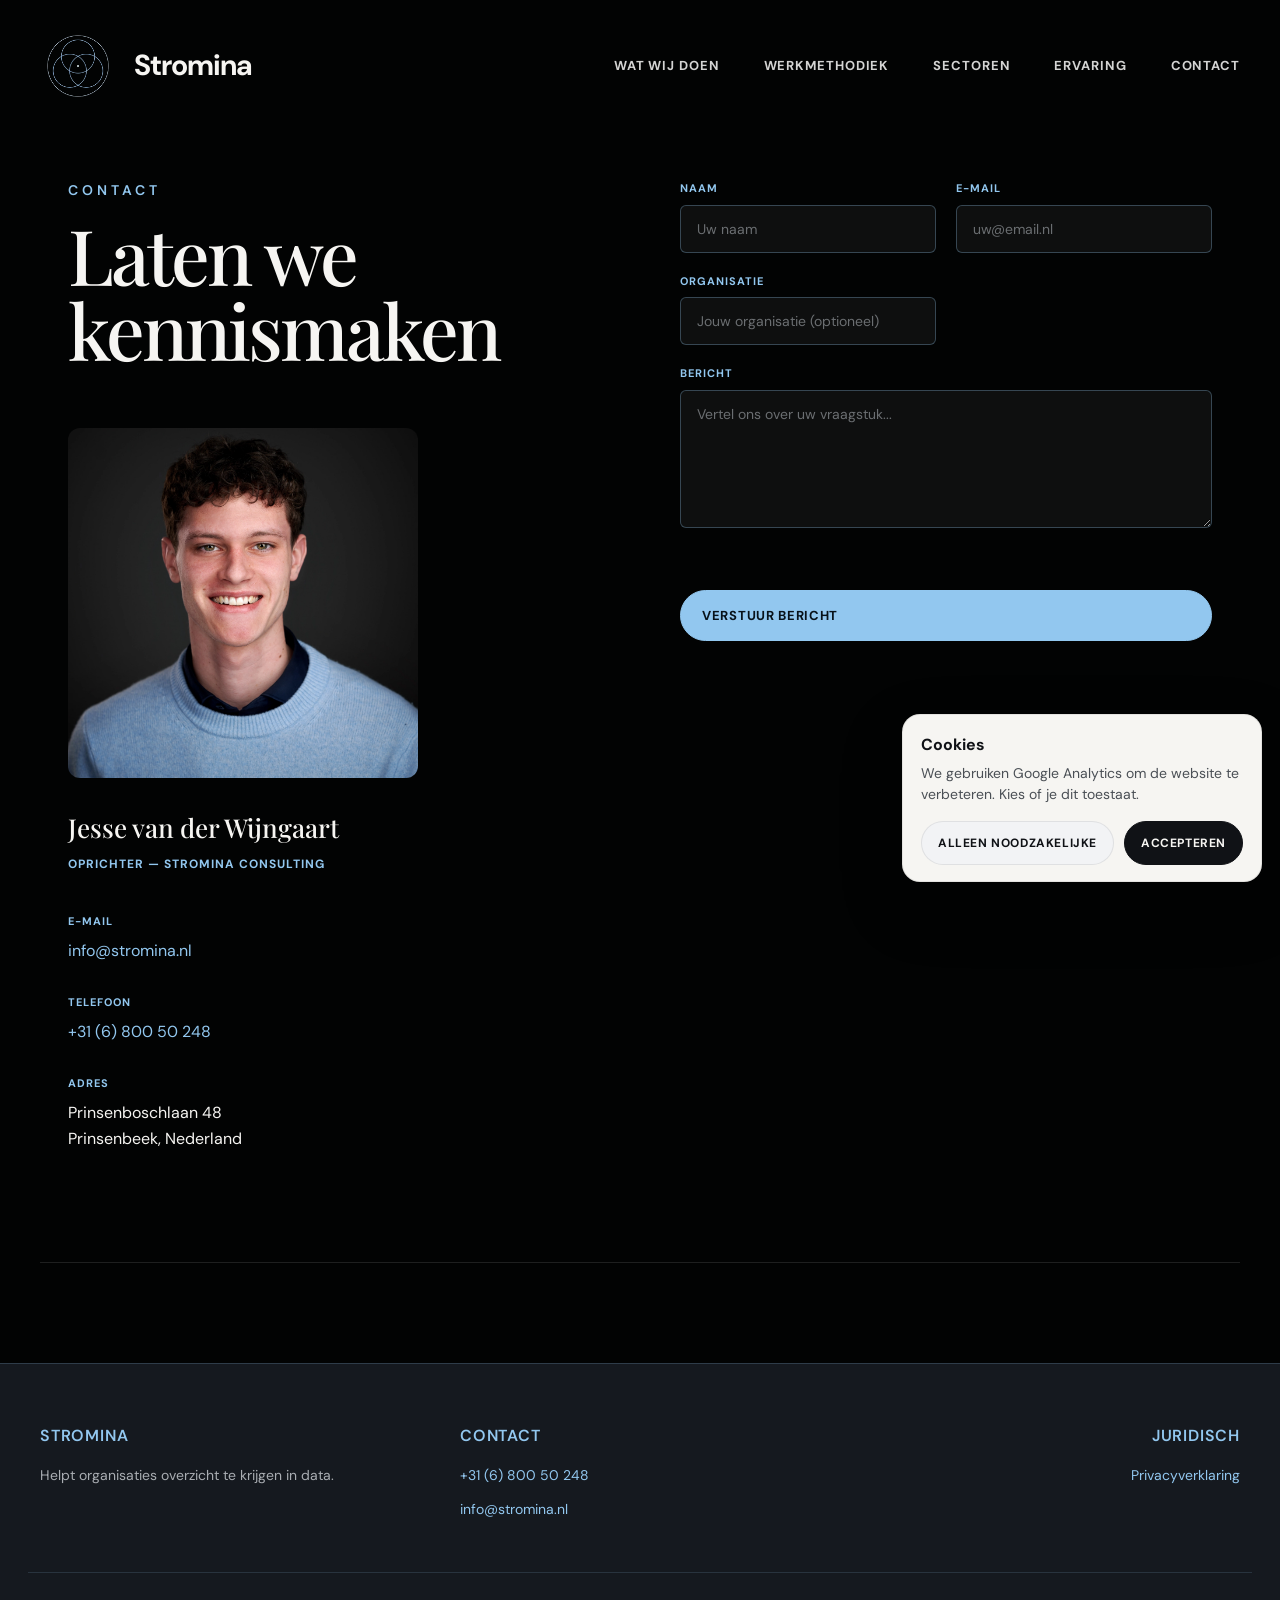
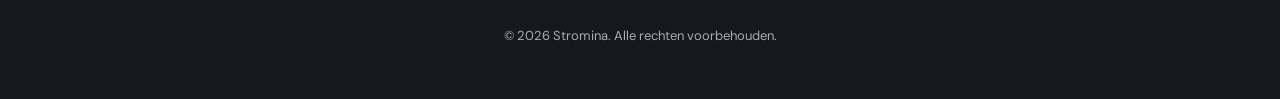
==== contact.html @ 8f01cfbf "Initial commit" ====
<!doctype html>
<html lang="nl">
<head>
  <meta charset="UTF-8">
  <meta name="viewport" content="width=device-width, initial-scale=1.0">
  <meta name="description" content="Neem contact op met Stromina en laten we kennismaken over jouw vraagstuk.">
  <title>Contact — Stromina</title>
  <link rel="icon" type="image/webp" href="Photo's/stromina_logo_transparent.webp">
  <link rel="preconnect" href="https://fonts.googleapis.com">
  <link rel="preconnect" href="https://fonts.gstatic.com" crossorigin>
  <link href="https://fonts.googleapis.com/css2?family=DM+Sans:wght@400;500;600;700&family=Playfair+Display:ital,wght@0,500;1,500&display=swap" rel="stylesheet">
  <link rel="stylesheet" href="style.css">
</head>
<body>
  <header class="site-header">
    <a class="brand" href="index.html" aria-label="Stromina home">
      <img src="Photo's/stromina_logo_transparent.webp" alt="" class="brand-mark">
      <span>Stromina</span>
    </a>
    <button class="menu-button" type="button" aria-expanded="false" aria-controls="main-nav" aria-label="Menu openen"><span></span><span></span></button>
    <nav id="main-nav" class="main-nav" aria-label="Hoofdnavigatie">
      <a href="index.html#diensten">Wat wij doen</a>
      <a href="werkmethodiek.html">Werkmethodiek</a>
      <a href="sectoren.html">Sectoren</a>
      <a href="ervaring.html">Ervaring</a>
      <a href="contact.html">Contact</a>
    </nav>
  </header>

  <main>
    <div class="content-shell">
      <section id="contact-form" class="section contact-form reveal">
        <div class="contact-form-content">
          <div class="contact-form-left">
            <p class="eyebrow">Contact</p>
            <h2>Laten we kennismaken</h2>
            <div class="contact-person">
              <img src="Photo's/Profile photo.webp" alt="Jesse van der Wijngaart" class="profile-photo">
              <h3>Jesse van der Wijngaart</h3>
              <p class="role">OPRICHTER — STROMINA CONSULTING</p>
            </div>
            <div class="contact-info">
              <div class="info-block">
                <p class="label">E-MAIL</p>
                <p><a href="mailto:info@stromina.nl">info@stromina.nl</a></p>
              </div>
              <div class="info-block">
                <p class="label">TELEFOON</p>
                <p><a href="tel:+31680050248">+31 (6) 800 50 248</a></p>
              </div>
              <div class="info-block">
                <p class="label">ADRES</p>
                <p>Prinsenboschlaan 48<br>Prinsenbeek, Nederland</p>
              </div>
            </div>
          </div>

          <div class="contact-form-right">
            <form id="contactForm" class="form-group">
              <div class="form-row">
                <div class="form-field">
                  <label for="naam">NAAM</label>
                  <input type="text" id="naam" name="naam" placeholder="Uw naam" required>
                </div>
                <div class="form-field">
                  <label for="email">E-MAIL</label>
                  <input type="email" id="email" name="email" placeholder="uw@email.nl" required>
                </div>
              </div>
              <div class="form-row">
                <div class="form-field">
                  <label for="organisatie">ORGANISATIE</label>
                  <input type="text" id="organisatie" name="organisatie" placeholder="Jouw organisatie (optioneel)">
                </div>
              </div>
              <div class="form-row">
                <div class="form-field full-width">
                  <label for="bericht">BERICHT</label>
                  <textarea id="bericht" name="bericht" placeholder="Vertel ons over uw vraagstuk..." rows="6" required></textarea>
                </div>
              </div>
              <button type="submit" class="button button-blue">Verstuur bericht</button>
              <div id="successMessage" class="success-message" style="display:none;">
                <p>Bedankt! Uw bericht is verstuurd. We nemen snel contact met u op.</p>
              </div>
              <div id="errorMessage" class="error-message" style="display:none;">
                <p>Verzenden is niet gelukt. Probeer het opnieuw of mail direct naar <a href="mailto:info@stromina.nl">info@stromina.nl</a>.</p>
              </div>
            </form>
          </div>
        </div>
      </section>
    </div>
  </main>
  <footer class="site-footer">
    <div class="footer-content">
      <div class="footer-section">
        <h4>Stromina</h4>
        <p>Helpt organisaties overzicht te krijgen in data.</p>
      </div>
      <div class="footer-section">
        <h4>Contact</h4>
        <p><a href="tel:+31680050248">+31 (6) 800 50 248</a></p>
        <p><a href="mailto:info@stromina.nl">info@stromina.nl</a></p>
      </div>
      <div class="footer-section">
        <h4>Juridisch</h4>
        <p><a href="privacyverklaring.html">Privacyverklaring</a></p>
      </div>
    </div>
    <div class="footer-bottom">
      <p>&copy; <span id="year">2024</span> Stromina. Alle rechten voorbehouden.</p>
    </div>
  </footer>
  <script src="script.js"></script>
</body>
</html>
---- style.css ----
:root{--black:#020303;--panel:#15191f;--white:#f6f5f2;--muted:#a9adb2;--blue:#92c7ef;--line:rgba(146,199,239,.85);--sans:"DM Sans",Arial,sans-serif;--serif:"Playfair Display",Georgia,serif}
*{box-sizing:border-box}html{scroll-behavior:smooth}body{margin:0;background:var(--black);color:var(--white);font-family:var(--sans);font-size:16px;line-height:1.5}a{color:inherit;text-decoration:none}img{max-width:100%;display:block}button{font:inherit}.site-header{position:absolute;z-index:20;top:0;left:50%;width:min(100% - 64px,1200px);height:132px;transform:translateX(-50%);display:flex;align-items:center;justify-content:space-between}.brand{display:flex;align-items:center;gap:18px;font-size:29px;font-weight:700;letter-spacing:-1px}.brand-mark{width:76px;height:76px;object-fit:cover;border-radius:50%;mix-blend-mode:screen}.main-nav{display:flex;gap:44px}.main-nav a{font-size:13px;font-weight:700;text-transform:uppercase;letter-spacing:.9px;color:#d4d4d3;transition:color .2s}.main-nav a:hover{color:var(--blue)}.menu-button{display:none;background:none;border:0;color:white;padding:10px}.menu-button span{display:block;width:28px;height:1px;background:currentColor;margin:7px}.hero{position:relative;min-height:130svh;display:grid;place-items:center;text-align:center;background-image:linear-gradient(rgba(2,3,3,.12),rgba(2,3,3,.18)),url("Photo's/mark-mc-neill-Fk_rxbUaujs-unsplash.webp");background-size:cover;background-position:center}.hero-content{padding:140px 24px 30px}.eyebrow{margin:0 0 16px;color:var(--blue);font-size:14px;font-weight:600;text-transform:uppercase;letter-spacing:4px}.hero h1,.section h2{margin:0;font-family:var(--serif);font-weight:500;line-height:.98;letter-spacing:-3px}.hero h1{font-size:clamp(62px,7.2vw,108px)}.hero h1 em,.section h2 em{color:var(--blue);font-weight:500}.button{display:inline-flex;align-items:center;gap:38px;margin-top:42px;padding:15px 21px;border:1px solid;border-radius:999px;font-size:13px;font-weight:700;text-transform:uppercase;letter-spacing:.7px;transition:.25s}.button span{font-size:18px}.button-light{background:var(--white);border-color:var(--white);color:#101216}.button:hover{transform:translateY(-2px);box-shadow:0 8px 24px rgba(0,0,0,.2)}.scroll-cue{position:absolute;bottom:35px;right:calc((100% - min(100% - 64px,1200px))/2);font-size:11px;text-transform:uppercase;letter-spacing:2px}.scroll-cue span{margin-left:10px;color:var(--blue)}.content-shell{background:var(--black);padding:100px max(32px,calc((100% - 1200px)/2))}.section{padding:110px 0;border-bottom:1px solid rgba(255,255,255,.11)}.section-intro{max-width:640px}.section h2{font-size:clamp(48px,6vw,84px)}.section-intro>p:last-child{max-width:560px;color:var(--muted);font-size:18px}.services{border:1.5px solid var(--line);border-radius:36px;padding:70px 54px;margin-bottom:110px}.service-grid{display:grid;grid-template-columns:repeat(2,1fr);gap:18px;margin-top:58px}.service-grid article{min-height:250px;border:1.5px solid var(--line);border-radius:24px;padding:29px;transition:.25s}.service-grid article:hover{background:#1a2027;transform:translateY(-3px)}.service-grid span,.steps>article>span{color:var(--blue);font-size:13px;letter-spacing:2px}.service-grid h3,.steps h3{font-size:20px;line-height:1.15;margin:36px 0 12px}.service-grid p,.steps p{color:#b9bdc1;margin:0;max-width:440px}.split-section{display:grid;grid-template-columns:1fr 1fr;gap:80px}.steps article{display:grid;grid-template-columns:52px 1fr;padding:23px 0;border-top:1px solid rgba(255,255,255,.19)}.steps article:last-child{border-bottom:1px solid rgba(255,255,255,.19)}.steps h3{margin:0 0 8px}.experience{display:grid;grid-template-columns:1.2fr 1fr;gap:70px;align-items:end}.stats{display:grid;grid-template-columns:repeat(3,1fr);gap:20px}.stats div{padding-top:20px;border-top:1px solid var(--line)}.stats strong{display:block;color:var(--blue);font-family:var(--serif);font-size:46px;font-weight:500}.stats span{color:var(--muted);font-size:13px}.about-grid{display:grid;grid-template-columns:1.25fr .75fr;gap:80px}.about-grid p{color:#c6c8ca;font-size:18px}.testimonial{display:flex;justify-content:flex-end;min-height:550px;align-items:center}.quote-card{width:min(100%,620px);background:#FFFFFF;color:#24282c;border:2px solid var(--blue);border-radius:30px;padding:38px}.client-logo{width:190px;margin-bottom:27px}.quote-card blockquote{margin:0;font-size:14px;line-height:1.7}.quote-card>p{margin:24px 0 0}.quote-card strong,.quote-card span{display:block}.quote-card span{color:#149dc2;font-size:13px}.contact{text-align:center;border:0;padding:150px 0}.contact-content{max-width:900px;margin:0 auto;padding:0 28px}.contact-subtitle{margin:24px 0 40px;font-size:16px;color:var(--muted);line-height:1.8;max-width:700px;margin-left:auto;margin-right:auto}.contact-footer{margin-top:40px;font-size:14px;color:var(--muted)}.contact-footer a{color:var(--blue);text-decoration:none;font-weight:600;transition:color .2s}.contact-footer a:hover{color:var(--white)}.button-blue{background:var(--blue);border-color:var(--blue);color:#08121a}.reveal{opacity:0;transform:translateY(22px);transition:opacity .7s ease,transform .7s ease}.reveal.visible{opacity:1;transform:none}
*{box-sizing:border-box}html{scroll-behavior:smooth}body{margin:0;background:var(--black);color:var(--white);font-family:var(--sans);font-size:16px;line-height:1.5}a{color:inherit;text-decoration:none}.section-link-card{display:block;cursor:pointer}.section-link-card:focus-visible{outline:2px solid var(--blue);outline-offset:8px;border-radius:24px}img{max-width:100%;display:block}button{font:inherit}.site-header{position:absolute;z-index:20;top:0;left:50%;width:min(100% - 64px,1200px);height:132px;transform:translateX(-50%);display:flex;align-items:center;justify-content:space-between}.brand{display:flex;align-items:center;gap:18px;font-size:29px;font-weight:700;letter-spacing:-1px}.brand-mark{width:76px;height:76px;object-fit:cover;border-radius:50%;mix-blend-mode:screen}.main-nav{display:flex;gap:44px}.main-nav a{font-size:13px;font-weight:700;text-transform:uppercase;letter-spacing:.9px;color:#d4d4d3;transition:color .2s}.main-nav a:hover{color:var(--blue)}.menu-button{display:none;background:none;border:0;color:white;padding:10px}.menu-button span{display:block;width:28px;height:1px;background:currentColor;margin:7px}.hero{position:relative;min-height:130svh;display:grid;place-items:center;text-align:center;background-image:linear-gradient(rgba(2,3,3,.12),rgba(2,3,3,.18)),url("Photo's/mark-mc-neill-Fk_rxbUaujs-unsplash.webp");background-size:cover;background-position:center}.hero-content{padding:140px 24px 30px}.eyebrow{margin:0 0 16px;color:var(--blue);font-size:14px;font-weight:600;text-transform:uppercase;letter-spacing:4px}.hero h1,.section h2{margin:0;font-family:var(--serif);font-weight:500;line-height:.98;letter-spacing:-3px}.hero h1{font-size:clamp(62px,7.2vw,108px)}.hero h1 em,.section h2 em{color:var(--blue);font-weight:500}.button{display:inline-flex;align-items:center;gap:38px;margin-top:42px;padding:15px 21px;border:1px solid;border-radius:999px;font-size:13px;font-weight:700;text-transform:uppercase;letter-spacing:.7px;transition:.25s}.button span{font-size:18px}.button-light{background:var(--white);border-color:var(--white);color:#101216}.button:hover{transform:translateY(-2px);box-shadow:0 8px 24px rgba(0,0,0,.2)}.scroll-cue{position:absolute;bottom:35px;right:calc((100% - min(100% - 64px,1200px))/2);font-size:11px;text-transform:uppercase;letter-spacing:2px}.scroll-cue span{margin-left:10px;color:var(--blue)}.content-shell{background:var(--black);padding:100px max(32px,calc((100% - 1200px)/2))}.section{padding:110px 0;border-bottom:1px solid rgba(255,255,255,.11)}.section-intro{max-width:640px}.section h2{font-size:clamp(48px,6vw,84px)}.section-intro>p:last-child{max-width:560px;color:var(--muted);font-size:18px}.services{border:1.5px solid var(--line);border-radius:36px;padding:70px 54px;margin-bottom:110px}.service-grid{display:grid;grid-template-columns:repeat(2,1fr);gap:18px;margin-top:58px}.service-grid article{min-height:250px;border:1.5px solid var(--line);border-radius:24px;padding:29px;transition:.25s}.service-grid article:hover{background:#1a2027;transform:translateY(-3px)}.service-grid span,.steps>article>span{color:var(--blue);font-size:13px;letter-spacing:2px}.service-grid h3,.steps h3{font-size:20px;line-height:1.15;margin:36px 0 12px}.service-grid p,.steps p{color:#b9bdc1;margin:0;max-width:440px}.split-section{display:grid;grid-template-columns:1fr 1fr;gap:80px}.steps article{display:grid;grid-template-columns:52px 1fr;padding:23px 0;border-top:1px solid rgba(255,255,255,.19)}.steps article:last-child{border-bottom:1px solid rgba(255,255,255,.19)}.steps h3{margin:0 0 8px}.experience{display:grid;grid-template-columns:1.2fr 1fr;gap:70px;align-items:end}.stats{display:grid;grid-template-columns:repeat(3,1fr);gap:20px}.stats div{padding-top:20px;border-top:1px solid var(--line)}.stats strong{display:block;color:var(--blue);font-family:var(--serif);font-size:46px;font-weight:500}.stats span{color:var(--muted);font-size:13px}.about-grid{display:grid;grid-template-columns:1.25fr .75fr;gap:80px}.about-grid p{color:#c6c8ca;font-size:18px}.testimonial{display:flex;justify-content:flex-end;min-height:550px;align-items:center}.quote-card{width:min(100%,620px);background:#FFFFFF;color:#24282c;border:2px solid var(--blue);border-radius:30px;padding:38px}.client-logo{width:190px;margin-bottom:27px}.quote-card blockquote{margin:0;font-size:14px;line-height:1.7}.quote-card>p{margin:24px 0 0}.quote-card strong,.quote-card span{display:block}.quote-card span{color:#149dc2;font-size:13px}.contact{text-align:center;border:0;padding:150px 0}.contact-content{max-width:900px;margin:0 auto;padding:0 28px}.contact-subtitle{margin:24px 0 40px;font-size:16px;color:var(--muted);line-height:1.8;max-width:700px;margin-left:auto;margin-right:auto}.contact-footer{margin-top:40px;font-size:14px;color:var(--muted)}.contact-footer a{color:var(--blue);text-decoration:none;font-weight:600;transition:color .2s}.contact-footer a:hover{color:var(--white)}.button-blue{background:var(--blue);border-color:var(--blue);color:#08121a}.reveal{opacity:0;transform:translateY(22px);transition:opacity .7s ease,transform .7s ease}.reveal.visible{opacity:1;transform:none}
@media(max-width:900px){.site-header{height:100px;width:calc(100% - 36px)}.brand{font-size:23px;gap:12px}.brand-mark{width:56px;height:56px}.menu-button{display:block;z-index:3}.main-nav{position:fixed;top:14px;right:0;width:min(340px,calc(100vw - 36px));padding:90px 28px 30px;flex-direction:column;gap:0;background:#11161c;border:1px solid var(--line);border-radius:22px;opacity:0;visibility:hidden;transform:translateY(-10px);transition:.2s}.main-nav.open{opacity:1;visibility:visible;transform:none}.main-nav a{padding:15px 0;border-top:1px solid rgba(255,255,255,.13)}.hero{min-height:850px;background-position:52% center}.hero h1{font-size:clamp(53px,15vw,78px)}.scroll-cue{display:none}.content-shell{padding:70px 18px}.section{padding:80px 0}.services{padding:46px 20px;border-radius:27px;margin-bottom:20px}.service-grid,.split-section,.experience,.about-grid{grid-template-columns:1fr}.service-grid{margin-top:38px}.split-section,.experience,.about-grid{gap:48px}.stats{grid-template-columns:1fr}.testimonial{min-height:auto}.contact{padding:120px 10px}}
@media(max-width:560px){.hero{min-height:760px}.hero h1{letter-spacing:-2px}.eyebrow{font-size:11px;letter-spacing:2.5px}.service-grid{grid-template-columns:1fr}.service-grid article{min-height:auto}.section h2{font-size:48px;letter-spacing:-2px}.quote-card{padding:28px 22px;border-radius:22px}.button{gap:24px}}
@media(prefers-reduced-motion:reduce){html{scroll-behavior:auto}.reveal{opacity:1;transform:none;transition:none}}

.hero{background-image:linear-gradient(rgba(2,3,3,.12),rgba(2,3,3,.18)),url("Photo's/mark-mc-neill-Fk_rxbUaujs-unsplash.webp")}
.testimonial{background:var(--black)}
.quote-card{max-width:860px;padding:38px;border-radius:30px;backdrop-filter:blur(8px);box-shadow:0 24px 60px rgba(0,0,0,.28);background:var(#FFFFFF)}.testimonial-author{display:flex;align-items:center;justify-content:space-between;gap:24px;margin-top:24px}.testimonial-author p{margin:0}.author-badge{width:120px;height:auto;flex-shrink:0}.testimonial-container{display:grid;grid-template-columns:1fr 1fr;gap:60px;max-width:1400px;margin:0 auto;padding:0 28px;align-items:center}.dashboard-image{width:100%;border-radius:16px;overflow:hidden}.dashboard-screenshot{width:100%;height:auto;display:block;box-shadow:0 24px 60px rgba(0,0,0,.3)}

@media(max-width:900px){.testimonial-container{grid-template-columns:1fr;gap:40px}.dashboard-screenshot{max-width:500px}.testimonial-author{flex-direction:column;justify-content:flex-start;align-items:flex-start}.author-badge{width:100px}}

@media(max-width:560px){.testimonial-container{padding:0 20px;gap:30px}.quote-card{padding:24px;border-radius:20px}.dashboard-screenshot{max-width:100%}}
.roadmap{background:var(--black);padding:100px 0}.roadmap-content{max-width:1200px;margin:0 auto;padding:0 28px}.roadmap-content .eyebrow{margin-bottom:16px}.roadmap-content h2{margin-bottom:60px}.roadmap-grid{display:grid;grid-template-columns:repeat(3,1fr);gap:40px 30px;position:relative}.roadmap-grid::before{content:'';position:absolute;top:50px;left:40px;right:40px;height:1px;background:linear-gradient(90deg,var(--blue) 0%,var(--blue) 48%,transparent 48%,transparent 52%,var(--blue) 52%,var(--blue) 100%);pointer-events:none}.roadmap-step{position:relative;padding-top:100px}.step-number{display:flex;align-items:center;justify-content:center;width:60px;height:60px;border-radius:50%;border:2px solid var(--blue);color:var(--blue);font-size:18px;font-weight:700;letter-spacing:1px;margin-bottom:20px;position:relative;z-index:2;background:var(--black)}.roadmap-step h3{margin:0 0 12px;font-size:20px;font-family:var(--serif);font-weight:500;color:var(--white);line-height:1.2}.roadmap-step p{margin:0;color:var(--muted);font-size:14px;line-height:1.6}

@media(max-width:900px){.roadmap-grid{grid-template-columns:repeat(2,1fr)}.roadmap-grid::before{display:none}.roadmap-step{padding-top:30px}}

@media(max-width:560px){.roadmap-grid{grid-template-columns:1fr}.roadmap-content{padding:0 20px}}

.roadmap-list{display:flex;flex-direction:column;gap:30px;max-width:1000px;margin:0 auto;padding:0 28px}.roadmap-step-card{display:flex;gap:40px;align-items:flex-start;padding:30px;background:rgba(21,25,31,.4);border:1px solid rgba(146,199,239,.2);border-radius:12px;transition:all .2s}.roadmap-step-card:hover{background:rgba(21,25,31,.6);border-color:var(--blue)}.step-header{flex:1}.step-number-large{display:inline-flex;align-items:center;justify-content:center;width:70px;height:70px;border-radius:50%;border:2px solid var(--blue);color:var(--blue);font-size:24px;font-weight:700;letter-spacing:1px;background:var(--black);margin-bottom:20px;flex-shrink:0}.step-header h3{margin:0 0 12px;font-size:24px;font-family:var(--serif);font-weight:500;color:var(--white);line-height:1.2}.roadmap-step-card p{margin:0;color:var(--muted);font-size:15px;line-height:1.7}

@media(max-width:900px){.roadmap-list{gap:25px}.roadmap-step-card{flex-direction:column;padding:25px}.step-number-large{width:60px;height:60px;font-size:20px}.step-header h3{font-size:22px}}

@media(max-width:560px){.roadmap-list{gap:20px;padding:0 20px}.roadmap-step-card{padding:20px}.step-number-large{width:55px;height:55px}.step-header h3{font-size:20px}.roadmap-step-card p{font-size:14px}}

.contact-form{background:var(--black);padding:80px 0}.contact-form-content{display:grid;grid-template-columns:1fr 1fr;gap:80px;max-width:1200px;margin:0 auto;padding:0 28px;align-items:start}.contact-form-left .eyebrow{margin-bottom:16px}.contact-form-left h2{margin-bottom:60px}.profile-photo{width:100%;max-width:350px;border-radius:12px;margin-bottom:30px;object-fit:cover}.contact-person h3{margin:0 0 8px;font-size:26px;font-family:var(--serif);font-weight:500;color:var(--white)}.contact-person .role{margin:0;color:var(--blue);font-size:12px;font-weight:700;text-transform:uppercase;letter-spacing:1px}.contact-info{margin-top:40px}.info-block{margin-bottom:30px}.info-block .label{margin:0 0 8px;color:var(--blue);font-size:11px;font-weight:700;text-transform:uppercase;letter-spacing:1px}.info-block p{margin:0;color:var(--white);line-height:1.6}.info-block a{color:var(--blue);text-decoration:none;transition:color .2s}.info-block a:hover{color:var(--white)}.form-group{display:flex;flex-direction:column;gap:20px}.form-row{display:grid;grid-template-columns:1fr 1fr;gap:20px}.form-row.full-width{grid-template-columns:1fr}.form-field{display:flex;flex-direction:column}.form-field.full-width{grid-column:1/-1}.form-field label{margin-bottom:8px;color:var(--blue);font-size:11px;font-weight:700;text-transform:uppercase;letter-spacing:1px}.form-field input,.form-field textarea{padding:14px 16px;background:rgba(255,255,255,.05);border:1px solid rgba(146,199,239,.3);border-radius:6px;color:var(--white);font-family:inherit;font-size:14px;transition:border-color .2s}.form-field input::placeholder,.form-field textarea::placeholder{color:rgba(169,173,178,.6)}.form-field input:focus,.form-field textarea:focus{outline:none;border-color:var(--blue)}.form-field textarea{resize:vertical}.success-message{padding:40px 20px;text-align:center;display:flex;flex-direction:column;gap:16px;align-items:center}.success-message p{margin:0;font-size:18px;color:var(--white);line-height:1.4}.success-message p::before{content:'✓';display:block;font-size:48px;color:var(--blue);margin-bottom:8px}

@media(max-width:900px){.contact-form-content{grid-template-columns:1fr;gap:50px}.contact-form-left{padding-bottom:30px;border-bottom:1px solid rgba(255,255,255,.1)}.profile-photo{max-width:300px}.form-row{grid-template-columns:1fr}}

@media(max-width:560px){.contact-form-content{padding:0 20px}.profile-photo{max-width:100%}.form-row{grid-template-columns:1fr}.contact-form-left h2{font-size:32px}}

/* Contact form feedback visibility and contrast */
.success-message,.error-message{margin-top:12px;padding:14px 16px;border-radius:10px;border:1px solid;line-height:1.5}
.success-message{background:rgba(43,145,95,.18);border-color:rgba(113,255,184,.55);color:#eafff5}
.error-message{background:rgba(190,58,58,.2);border-color:rgba(255,142,142,.6);color:#ffe8e8}
.success-message p,.error-message p{margin:0;font-size:15px}
.error-message a{color:#ffd6d6;text-decoration:underline}

/* Cookie banner */
.cookie-banner{position:fixed;right:18px;bottom:18px;z-index:50;width:min(360px,calc(100vw - 36px));background:var(--white);border:1px solid rgba(0,0,0,.08);border-radius:18px;box-shadow:0 24px 60px rgba(0,0,0,.25);padding:18px 18px 16px;color:#101216;backdrop-filter:blur(10px)}
.cookie-banner__content{display:flex;flex-direction:column;gap:16px}
.cookie-banner strong{display:block;font-size:16px;margin-bottom:6px;color:#101216}
.cookie-banner p{margin:0;color:#4a4f55;font-size:14px;line-height:1.5;max-width:none}
.cookie-banner__actions{display:flex;gap:10px;flex-wrap:wrap}
.cookie-banner .button{margin-top:0;cursor:pointer;padding:12px 16px;font-size:12px;letter-spacing:.6px}
.cookie-banner .button-light{background:#f2f3f5;color:#101216;border-color:rgba(0,0,0,.08)}
.cookie-banner .button-blue{background:#101216;border-color:#101216;color:var(--white)}

@media(max-width:700px){.cookie-banner{right:12px;left:12px;bottom:12px;width:auto;padding:16px}.cookie-banner__actions{display:grid;grid-template-columns:1fr 1fr;width:100%}.cookie-banner .button{justify-content:center;width:100%}}

@keyframes slideIn{from{opacity:0;transform:translateY(-10px)}to{opacity:1;transform:translateY(0)}}

.wat-wij-doen{background:var(--black);padding:100px 0}.wij-doen-items{display:flex;flex-direction:column;gap:40px;max-width:1200px;margin:0 auto}.wij-doen-item{padding:40px;text-align:left;border-left:3px solid var(--blue);width:50%}.wij-doen-item h3{margin:0;font-size:28px;color:var(--white);font-family:var(--serif);font-weight:500;line-height:1.2}.wij-doen-item:nth-child(even){margin-left:auto;margin-right:0;text-align:right;border-left:none;border-right:3px solid var(--blue)}

.herkenning{background:var(--black);padding:80px 0}.herkenning-content{max-width:1200px;margin:0 auto;padding:60px 40px;background:linear-gradient(135deg,rgba(146,199,239,.08) 0%,rgba(146,199,239,.03) 100%);border:2px solid var(--blue);border-radius:20px;position:relative;overflow:hidden}.herkenning-content::before{content:'';position:absolute;top:-50%;right:-50%;width:600px;height:600px;background:radial-gradient(circle,rgba(146,199,239,.1) 0%,transparent 70%);border-radius:50%;pointer-events:none}.herkenning-content p:first-child{position:relative;z-index:1}.herkenning-content h2{position:relative;z-index:1;color:var(--white);font-size:clamp(38px,5vw,56px)}.herkenning-content p:last-child{position:relative;z-index:1;color:var(--muted);font-size:16px;line-height:1.8;margin-top:20px;max-width:800px}

@media(max-width:900px){.herkenning-content{padding:40px 30px;border-radius:16px}.herkenning-content::before{width:400px;height:400px}}

@media(max-width:560px){.herkenning{padding:60px 0}.herkenning-content{padding:30px 20px;border-radius:12px}.herkenning-content h2{font-size:32px}}

@media(max-width:900px){.wij-doen-item,.wij-doen-item:nth-child(even){width:100%;text-align:left;border-left:3px solid var(--blue);border-right:none;margin-left:0;margin-right:0}.wij-doen-item{padding:30px 20px}}

.site-footer{background:var(--panel);border-top:1px solid rgba(146,199,239,.2);padding:60px 28px 40px}.footer-content{display:grid;grid-template-columns:repeat(3,1fr);gap:60px;max-width:1200px;margin:0 auto 40px}.footer-section:last-child{text-align:right}.footer-section h4{margin:0 0 16px;font-size:16px;font-weight:600;text-transform:uppercase;letter-spacing:.8px;color:var(--blue)}.footer-section p{margin:0 0 12px;font-size:14px;color:var(--muted);line-height:1.6}.footer-section a{color:var(--blue);text-decoration:none;transition:color .2s}.footer-section a:hover{color:var(--white)}.footer-bottom{text-align:center;padding-top:40px;border-top:1px solid rgba(146,199,239,.15);font-size:13px;color:var(--muted)}

@media(max-width:900px){.footer-content{grid-template-columns:1fr;gap:40px;margin-bottom:30px}.site-footer{padding:50px 20px 30px}}

@media(max-width:560px){.footer-content{gap:30px;margin-bottom:20px}.site-footer{padding:40px 20px 25px}.footer-section h4{font-size:14px}.footer-section p{font-size:13px}}

.sectoren-hero{position:relative;min-height:60vh;display:grid;place-items:center;text-align:center;background:linear-gradient(135deg,rgba(146,199,239,.08) 0%,rgba(146,199,239,.03) 100%);border-bottom:2px solid var(--blue);padding:140px 28px 80px}.sectoren-hero-content{max-width:900px}.sectoren-hero h1{font-size:clamp(48px,6vw,72px);margin:0 0 20px}.sectoren-subtitle{font-size:16px;color:var(--muted);line-height:1.6;max-width:700px;margin:0 auto}

.sectoren-grid-section{background:var(--black);padding:100px 0}.sectoren-container{max-width:1200px;margin:0 auto;padding:0 28px}.sectors-grid{display:grid;grid-template-columns:repeat(3,1fr);gap:40px}.sector-card{background:rgba(21,25,31,.5);border:1px solid rgba(146,199,239,.2);border-radius:12px;overflow:hidden;transition:all .3s;display:flex;flex-direction:column}.sector-card:hover{background:rgba(21,25,31,.8);border-color:var(--blue);transform:translateY(-4px)}.sector-image{width:100%;height:200px;overflow:hidden;background:rgba(146,199,239,.1)}.sector-image img{width:100%;height:100%;object-fit:cover}.sector-content{padding:32px;flex:1;display:flex;flex-direction:column}.sector-content h3{margin:0 0 16px;font-size:22px;font-family:var(--serif);font-weight:500;color:var(--white)}.sector-content p{margin:0;color:var(--muted);font-size:15px;line-height:1.7}

.sectors-cta{background:var(--black);padding:100px 28px}.sectors-cta-inner{text-align:center;max-width:800px;margin:0 auto}.sectors-cta h2{margin:0 0 20px;font-size:clamp(38px,5vw,52px)}.sectors-cta p{margin:0 0 30px;color:var(--muted);font-size:16px;line-height:1.6}

@media(max-width:900px){.sectoren-hero{min-height:50vh;padding:60px 20px}.sectoren-hero h1{font-size:clamp(42px,8vw,60px)}.sectoren-container{padding:0 20px}.sectors-grid{grid-template-columns:repeat(2,1fr);gap:30px}.sector-card{border-radius:10px}.sector-content{padding:26px}.sector-content h3{font-size:20px}.sector-content p{font-size:14px}.sectors-cta{padding:80px 20px}.sectors-cta h2{font-size:36px}}

@media(max-width:560px){.sectoren-hero{min-height:auto;padding:50px 20px}.sectoren-hero h1{font-size:36px;margin-bottom:16px}.sectoren-subtitle{font-size:14px}.sectors-grid{grid-template-columns:1fr;gap:24px}.sector-image{height:160px}.sector-content{padding:24px}.sector-content h3{font-size:20px;margin-bottom:12px}.sector-content p{font-size:14px;line-height:1.6}.sectors-cta{padding:60px 20px}.sectors-cta h2{font-size:32px}.sectors-cta p{font-size:14px}}
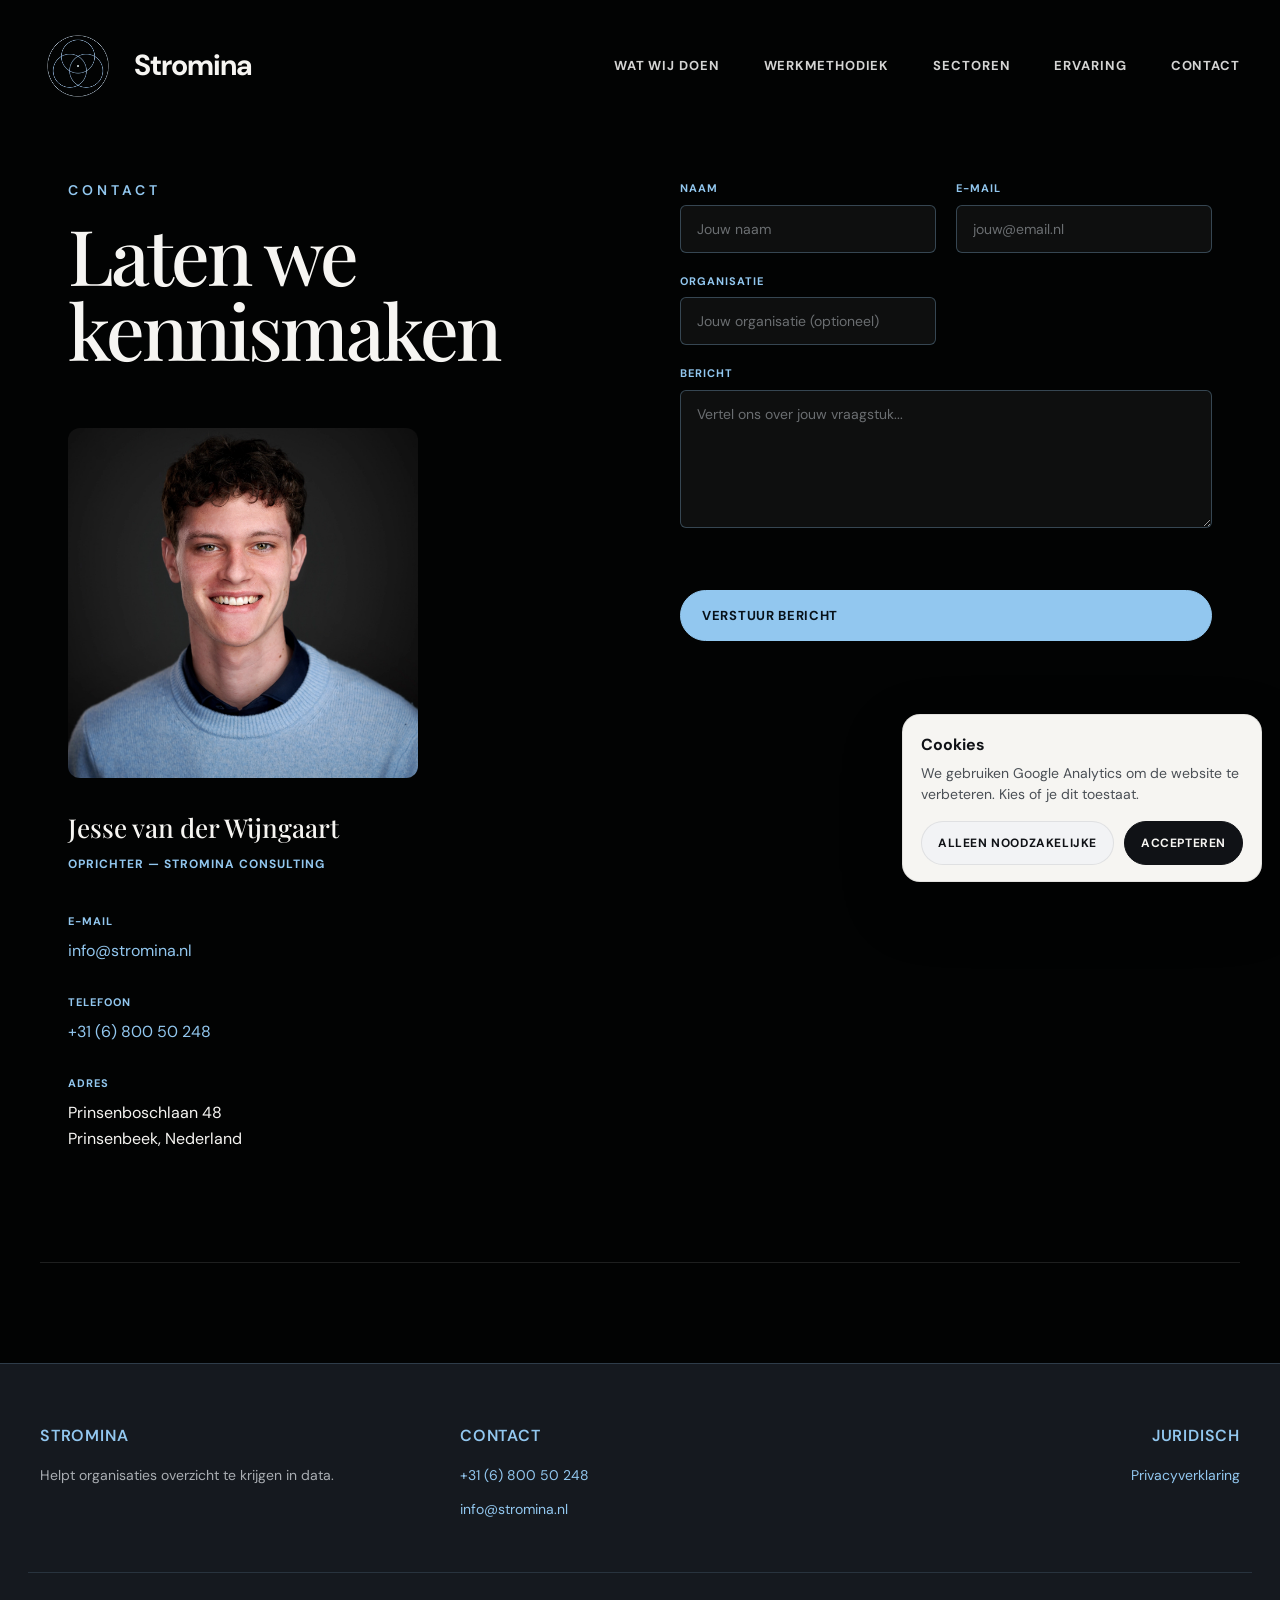
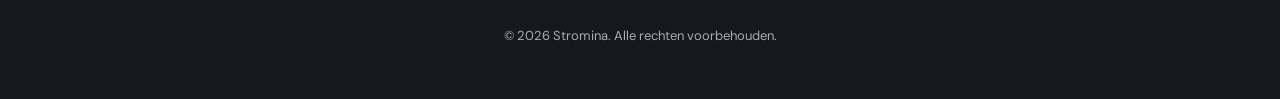
==== commit a774743b: "hero improvement" ====
--- a/contact.html
+++ b/contact.html
@@ -13,17 +13,17 @@
 </head>
 <body>
   <header class="site-header">
-    <a class="brand" href="index.html" aria-label="Stromina home">
+    <a class="brand" href="/" aria-label="Stromina home">
       <img src="Photo's/stromina_logo_transparent.webp" alt="" class="brand-mark">
       <span>Stromina</span>
     </a>
     <button class="menu-button" type="button" aria-expanded="false" aria-controls="main-nav" aria-label="Menu openen"><span></span><span></span></button>
     <nav id="main-nav" class="main-nav" aria-label="Hoofdnavigatie">
-      <a href="index.html#diensten">Wat wij doen</a>
-      <a href="werkmethodiek.html">Werkmethodiek</a>
-      <a href="sectoren.html">Sectoren</a>
-      <a href="ervaring.html">Ervaring</a>
-      <a href="contact.html">Contact</a>
+      <a href="/wat-wij-doen">Wat wij doen</a>
+      <a href="/werkmethodiek">Werkmethodiek</a>
+      <a href="/sectoren">Sectoren</a>
+      <a href="/ervaring">Ervaring</a>
+      <a href="/contact">Contact</a>
     </nav>
   </header>
 
@@ -60,11 +60,11 @@
               <div class="form-row">
                 <div class="form-field">
                   <label for="naam">NAAM</label>
-                  <input type="text" id="naam" name="naam" placeholder="Uw naam" required>
+                  <input type="text" id="naam" name="naam" placeholder="Jouw naam" required>
                 </div>
                 <div class="form-field">
                   <label for="email">E-MAIL</label>
-                  <input type="email" id="email" name="email" placeholder="uw@email.nl" required>
+                  <input type="email" id="email" name="email" placeholder="jouw@email.nl" required>
                 </div>
               </div>
               <div class="form-row">
@@ -76,12 +76,12 @@
               <div class="form-row">
                 <div class="form-field full-width">
                   <label for="bericht">BERICHT</label>
-                  <textarea id="bericht" name="bericht" placeholder="Vertel ons over uw vraagstuk..." rows="6" required></textarea>
+                  <textarea id="bericht" name="bericht" placeholder="Vertel ons over jouw vraagstuk..." rows="6" required></textarea>
                 </div>
               </div>
               <button type="submit" class="button button-blue">Verstuur bericht</button>
               <div id="successMessage" class="success-message" style="display:none;">
-                <p>Bedankt! Uw bericht is verstuurd. We nemen snel contact met u op.</p>
+                <p>Bedankt! Je bericht is verstuurd. We nemen snel contact met je op.</p>
               </div>
               <div id="errorMessage" class="error-message" style="display:none;">
                 <p>Verzenden is niet gelukt. Probeer het opnieuw of mail direct naar <a href="mailto:info@stromina.nl">info@stromina.nl</a>.</p>
@@ -105,7 +105,7 @@
       </div>
       <div class="footer-section">
         <h4>Juridisch</h4>
-        <p><a href="privacyverklaring.html">Privacyverklaring</a></p>
+        <p><a href="/privacyverklaring">Privacyverklaring</a></p>
       </div>
     </div>
     <div class="footer-bottom">
--- a/style.css
+++ b/style.css
@@ -3,7 +3,12 @@
 *{box-sizing:border-box}html{scroll-behavior:smooth}body{margin:0;background:var(--black);color:var(--white);font-family:var(--sans);font-size:16px;line-height:1.5}a{color:inherit;text-decoration:none}.section-link-card{display:block;cursor:pointer}.section-link-card:focus-visible{outline:2px solid var(--blue);outline-offset:8px;border-radius:24px}img{max-width:100%;display:block}button{font:inherit}.site-header{position:absolute;z-index:20;top:0;left:50%;width:min(100% - 64px,1200px);height:132px;transform:translateX(-50%);display:flex;align-items:center;justify-content:space-between}.brand{display:flex;align-items:center;gap:18px;font-size:29px;font-weight:700;letter-spacing:-1px}.brand-mark{width:76px;height:76px;object-fit:cover;border-radius:50%;mix-blend-mode:screen}.main-nav{display:flex;gap:44px}.main-nav a{font-size:13px;font-weight:700;text-transform:uppercase;letter-spacing:.9px;color:#d4d4d3;transition:color .2s}.main-nav a:hover{color:var(--blue)}.menu-button{display:none;background:none;border:0;color:white;padding:10px}.menu-button span{display:block;width:28px;height:1px;background:currentColor;margin:7px}.hero{position:relative;min-height:130svh;display:grid;place-items:center;text-align:center;background-image:linear-gradient(rgba(2,3,3,.12),rgba(2,3,3,.18)),url("Photo's/mark-mc-neill-Fk_rxbUaujs-unsplash.webp");background-size:cover;background-position:center}.hero-content{padding:140px 24px 30px}.eyebrow{margin:0 0 16px;color:var(--blue);font-size:14px;font-weight:600;text-transform:uppercase;letter-spacing:4px}.hero h1,.section h2{margin:0;font-family:var(--serif);font-weight:500;line-height:.98;letter-spacing:-3px}.hero h1{font-size:clamp(62px,7.2vw,108px)}.hero h1 em,.section h2 em{color:var(--blue);font-weight:500}.button{display:inline-flex;align-items:center;gap:38px;margin-top:42px;padding:15px 21px;border:1px solid;border-radius:999px;font-size:13px;font-weight:700;text-transform:uppercase;letter-spacing:.7px;transition:.25s}.button span{font-size:18px}.button-light{background:var(--white);border-color:var(--white);color:#101216}.button:hover{transform:translateY(-2px);box-shadow:0 8px 24px rgba(0,0,0,.2)}.scroll-cue{position:absolute;bottom:35px;right:calc((100% - min(100% - 64px,1200px))/2);font-size:11px;text-transform:uppercase;letter-spacing:2px}.scroll-cue span{margin-left:10px;color:var(--blue)}.content-shell{background:var(--black);padding:100px max(32px,calc((100% - 1200px)/2))}.section{padding:110px 0;border-bottom:1px solid rgba(255,255,255,.11)}.section-intro{max-width:640px}.section h2{font-size:clamp(48px,6vw,84px)}.section-intro>p:last-child{max-width:560px;color:var(--muted);font-size:18px}.services{border:1.5px solid var(--line);border-radius:36px;padding:70px 54px;margin-bottom:110px}.service-grid{display:grid;grid-template-columns:repeat(2,1fr);gap:18px;margin-top:58px}.service-grid article{min-height:250px;border:1.5px solid var(--line);border-radius:24px;padding:29px;transition:.25s}.service-grid article:hover{background:#1a2027;transform:translateY(-3px)}.service-grid span,.steps>article>span{color:var(--blue);font-size:13px;letter-spacing:2px}.service-grid h3,.steps h3{font-size:20px;line-height:1.15;margin:36px 0 12px}.service-grid p,.steps p{color:#b9bdc1;margin:0;max-width:440px}.split-section{display:grid;grid-template-columns:1fr 1fr;gap:80px}.steps article{display:grid;grid-template-columns:52px 1fr;padding:23px 0;border-top:1px solid rgba(255,255,255,.19)}.steps article:last-child{border-bottom:1px solid rgba(255,255,255,.19)}.steps h3{margin:0 0 8px}.experience{display:grid;grid-template-columns:1.2fr 1fr;gap:70px;align-items:end}.stats{display:grid;grid-template-columns:repeat(3,1fr);gap:20px}.stats div{padding-top:20px;border-top:1px solid var(--line)}.stats strong{display:block;color:var(--blue);font-family:var(--serif);font-size:46px;font-weight:500}.stats span{color:var(--muted);font-size:13px}.about-grid{display:grid;grid-template-columns:1.25fr .75fr;gap:80px}.about-grid p{color:#c6c8ca;font-size:18px}.testimonial{display:flex;justify-content:flex-end;min-height:550px;align-items:center}.quote-card{width:min(100%,620px);background:#FFFFFF;color:#24282c;border:2px solid var(--blue);border-radius:30px;padding:38px}.client-logo{width:190px;margin-bottom:27px}.quote-card blockquote{margin:0;font-size:14px;line-height:1.7}.quote-card>p{margin:24px 0 0}.quote-card strong,.quote-card span{display:block}.quote-card span{color:#149dc2;font-size:13px}.contact{text-align:center;border:0;padding:150px 0}.contact-content{max-width:900px;margin:0 auto;padding:0 28px}.contact-subtitle{margin:24px 0 40px;font-size:16px;color:var(--muted);line-height:1.8;max-width:700px;margin-left:auto;margin-right:auto}.contact-footer{margin-top:40px;font-size:14px;color:var(--muted)}.contact-footer a{color:var(--blue);text-decoration:none;font-weight:600;transition:color .2s}.contact-footer a:hover{color:var(--white)}.button-blue{background:var(--blue);border-color:var(--blue);color:#08121a}.reveal{opacity:0;transform:translateY(22px);transition:opacity .7s ease,transform .7s ease}.reveal.visible{opacity:1;transform:none}
 @media(max-width:900px){.site-header{height:100px;width:calc(100% - 36px)}.brand{font-size:23px;gap:12px}.brand-mark{width:56px;height:56px}.menu-button{display:block;z-index:3}.main-nav{position:fixed;top:14px;right:0;width:min(340px,calc(100vw - 36px));padding:90px 28px 30px;flex-direction:column;gap:0;background:#11161c;border:1px solid var(--line);border-radius:22px;opacity:0;visibility:hidden;transform:translateY(-10px);transition:.2s}.main-nav.open{opacity:1;visibility:visible;transform:none}.main-nav a{padding:15px 0;border-top:1px solid rgba(255,255,255,.13)}.hero{min-height:850px;background-position:52% center}.hero h1{font-size:clamp(53px,15vw,78px)}.scroll-cue{display:none}.content-shell{padding:70px 18px}.section{padding:80px 0}.services{padding:46px 20px;border-radius:27px;margin-bottom:20px}.service-grid,.split-section,.experience,.about-grid{grid-template-columns:1fr}.service-grid{margin-top:38px}.split-section,.experience,.about-grid{gap:48px}.stats{grid-template-columns:1fr}.testimonial{min-height:auto}.contact{padding:120px 10px}}
 @media(max-width:560px){.hero{min-height:760px}.hero h1{letter-spacing:-2px}.eyebrow{font-size:11px;letter-spacing:2.5px}.service-grid{grid-template-columns:1fr}.service-grid article{min-height:auto}.section h2{font-size:48px;letter-spacing:-2px}.quote-card{padding:28px 22px;border-radius:22px}.button{gap:24px}}
+@media(max-width:560px){.contact{padding:86px 0 92px}.contact-content{max-width:34rem;padding:0 18px;text-align:center;margin:0 auto;display:flex;flex-direction:column;align-items:center}.contact h2{font-size:clamp(30px,8.2vw,40px);line-height:1.02;letter-spacing:-1.5px;max-width:12ch;margin:0 auto}.contact-subtitle{margin:20px 0 28px;font-size:14px;line-height:1.7;max-width:30ch}.contact .button{margin-top:0}.contact-footer{font-size:13px;line-height:1.5}}
 @media(prefers-reduced-motion:reduce){html{scroll-behavior:auto}.reveal{opacity:1;transform:none;transition:none}}
+
+/* Hero compacting overrides */
+.hero{align-items:stretch;text-align:left}.hero-inner{width:min(100% - 64px,1200px);margin:0 auto;display:grid;grid-template-columns:minmax(0,1.15fr) minmax(280px,.8fr);gap:32px;align-items:end}.hero-content{max-width:680px;padding:300px 0 300px}.hero-content .hero-subtitle{margin:14px 0 0;max-width:520px;font-size:clamp(14px,1.35vw,18px);line-height:1.5;color:var(--white)}.hero-content .hero-cta{margin-top:22px}.hero .scroll-cue{left:auto;right:32px;transform:none}.hero h1{font-size:clamp(38px,5vw,72px);letter-spacing:-2px;line-height:.96}.hero-aside{padding:0 0 44px;display:flex;justify-content:flex-end;align-self:end}.hero-card{width:100%;max-width:350px;padding:22px 20px 22px;border-radius:22px;background:linear-gradient(180deg,rgba(21,25,31,.9),rgba(21,25,31,.74));border:1px solid rgba(146,199,239,.22);box-shadow:0 20px 48px rgba(0,0,0,.26);backdrop-filter:blur(10px)}.hero-card--compact{max-width:350px}.hero-card__photo-wrap{margin-bottom:14px}.hero-card__photo{width:100%;max-width:96px;border-radius:16px;aspect-ratio:1/1;object-fit:cover;box-shadow:0 12px 34px rgba(0,0,0,.25)}.hero-card__eyebrow{margin:0 0 10px;color:var(--blue);font-size:12px;font-weight:700;letter-spacing:2.4px;text-transform:uppercase}.hero-card__title{margin:0;color:var(--white);font-family:var(--serif);font-size:clamp(20px,1.7vw,26px);line-height:1.08;font-weight:500;letter-spacing:-1px}.hero-card__text{margin:12px 0 0;color:var(--muted);font-size:14px;line-height:1.6}.hero-card__text--strong{color:var(--white);font-weight:600}.hero-card__cta{margin-top:18px;align-self:flex-start}.hero-card .button{padding:12px 16px}.hero-card .button span{font-size:16px}@media(max-width:900px){.hero{min-height:820px}.hero-inner{width:calc(100% - 36px);grid-template-columns:1fr;gap:22px;align-items:start}.hero-content{max-width:560px;padding-top:148px}.hero-aside{padding:0 0 30px;justify-content:flex-start;align-self:start}.hero-card{max-width:540px}.hero-content .hero-subtitle{font-size:16px}.hero .scroll-cue{display:none}}
+@media(max-width:560px){.hero{min-height:700px}.hero-inner{width:calc(100% - 36px)}.hero-content{padding-top:130px}.hero h1{font-size:clamp(30px,8vw,38px);letter-spacing:-1px}.hero-content .hero-subtitle{font-size:14px;line-height:1.5}.hero-content .hero-cta{width:fit-content}.hero-card{padding:20px 18px 22px;border-radius:20px}.hero-card__photo{max-width:88px;border-radius:14px}.hero-card__title{font-size:clamp(19px,5vw,24px)}.hero-card__text{font-size:13px;line-height:1.55}.hero-card .button{width:fit-content}.hero .scroll-cue{display:none}}
 
 .hero{background-image:linear-gradient(rgba(2,3,3,.12),rgba(2,3,3,.18)),url("Photo's/mark-mc-neill-Fk_rxbUaujs-unsplash.webp")}
 .testimonial{background:var(--black)}
@@ -65,7 +70,7 @@
 
 @media(max-width:900px){.footer-content{grid-template-columns:1fr;gap:40px;margin-bottom:30px}.site-footer{padding:50px 20px 30px}}
 
-@media(max-width:560px){.footer-content{gap:30px;margin-bottom:20px}.site-footer{padding:40px 20px 25px}.footer-section h4{font-size:14px}.footer-section p{font-size:13px}}
+@media(max-width:560px){.footer-content{grid-template-columns:1fr;gap:18px;margin-bottom:20px}.site-footer{padding:34px 16px 22px}.footer-section:last-child{text-align:left}.footer-section h4{font-size:12px;letter-spacing:.6px;margin-bottom:10px}.footer-section p{font-size:11px;line-height:1.45;margin-bottom:8px;word-break:break-word}.footer-bottom{padding-top:28px;font-size:11px}}
 
 .sectoren-hero{position:relative;min-height:60vh;display:grid;place-items:center;text-align:center;background:linear-gradient(135deg,rgba(146,199,239,.08) 0%,rgba(146,199,239,.03) 100%);border-bottom:2px solid var(--blue);padding:140px 28px 80px}.sectoren-hero-content{max-width:900px}.sectoren-hero h1{font-size:clamp(48px,6vw,72px);margin:0 0 20px}.sectoren-subtitle{font-size:16px;color:var(--muted);line-height:1.6;max-width:700px;margin:0 auto}
 
@@ -75,5 +80,5 @@
 
 @media(max-width:900px){.sectoren-hero{min-height:50vh;padding:60px 20px}.sectoren-hero h1{font-size:clamp(42px,8vw,60px)}.sectoren-container{padding:0 20px}.sectors-grid{grid-template-columns:repeat(2,1fr);gap:30px}.sector-card{border-radius:10px}.sector-content{padding:26px}.sector-content h3{font-size:20px}.sector-content p{font-size:14px}.sectors-cta{padding:80px 20px}.sectors-cta h2{font-size:36px}}
 
-@media(max-width:560px){.sectoren-hero{min-height:auto;padding:50px 20px}.sectoren-hero h1{font-size:36px;margin-bottom:16px}.sectoren-subtitle{font-size:14px}.sectors-grid{grid-template-columns:1fr;gap:24px}.sector-image{height:160px}.sector-content{padding:24px}.sector-content h3{font-size:20px;margin-bottom:12px}.sector-content p{font-size:14px;line-height:1.6}.sectors-cta{padding:60px 20px}.sectors-cta h2{font-size:32px}.sectors-cta p{font-size:14px}}
+@media(max-width:560px){.site-header{height:88px;width:calc(100% - 24px)}.brand{font-size:18px;gap:8px}.brand-mark{width:44px;height:44px}.sectoren-hero{min-height:auto;padding:118px 18px 52px}.sectoren-hero h1{font-size:clamp(32px,9vw,40px);margin-bottom:14px;line-height:1.02;letter-spacing:-1px}.sectoren-subtitle{font-size:14px;max-width:28ch}.sectors-grid{grid-template-columns:1fr;gap:24px}.sector-image{height:160px}.sector-content{padding:24px}.sector-content h3{font-size:20px;margin-bottom:12px}.sector-content p{font-size:14px;line-height:1.6}.sectors-cta{padding:60px 20px}.sectors-cta h2{font-size:clamp(28px,8.5vw,38px);line-height:1.05;overflow-wrap:anywhere}.sectors-cta p{font-size:14px}}
 
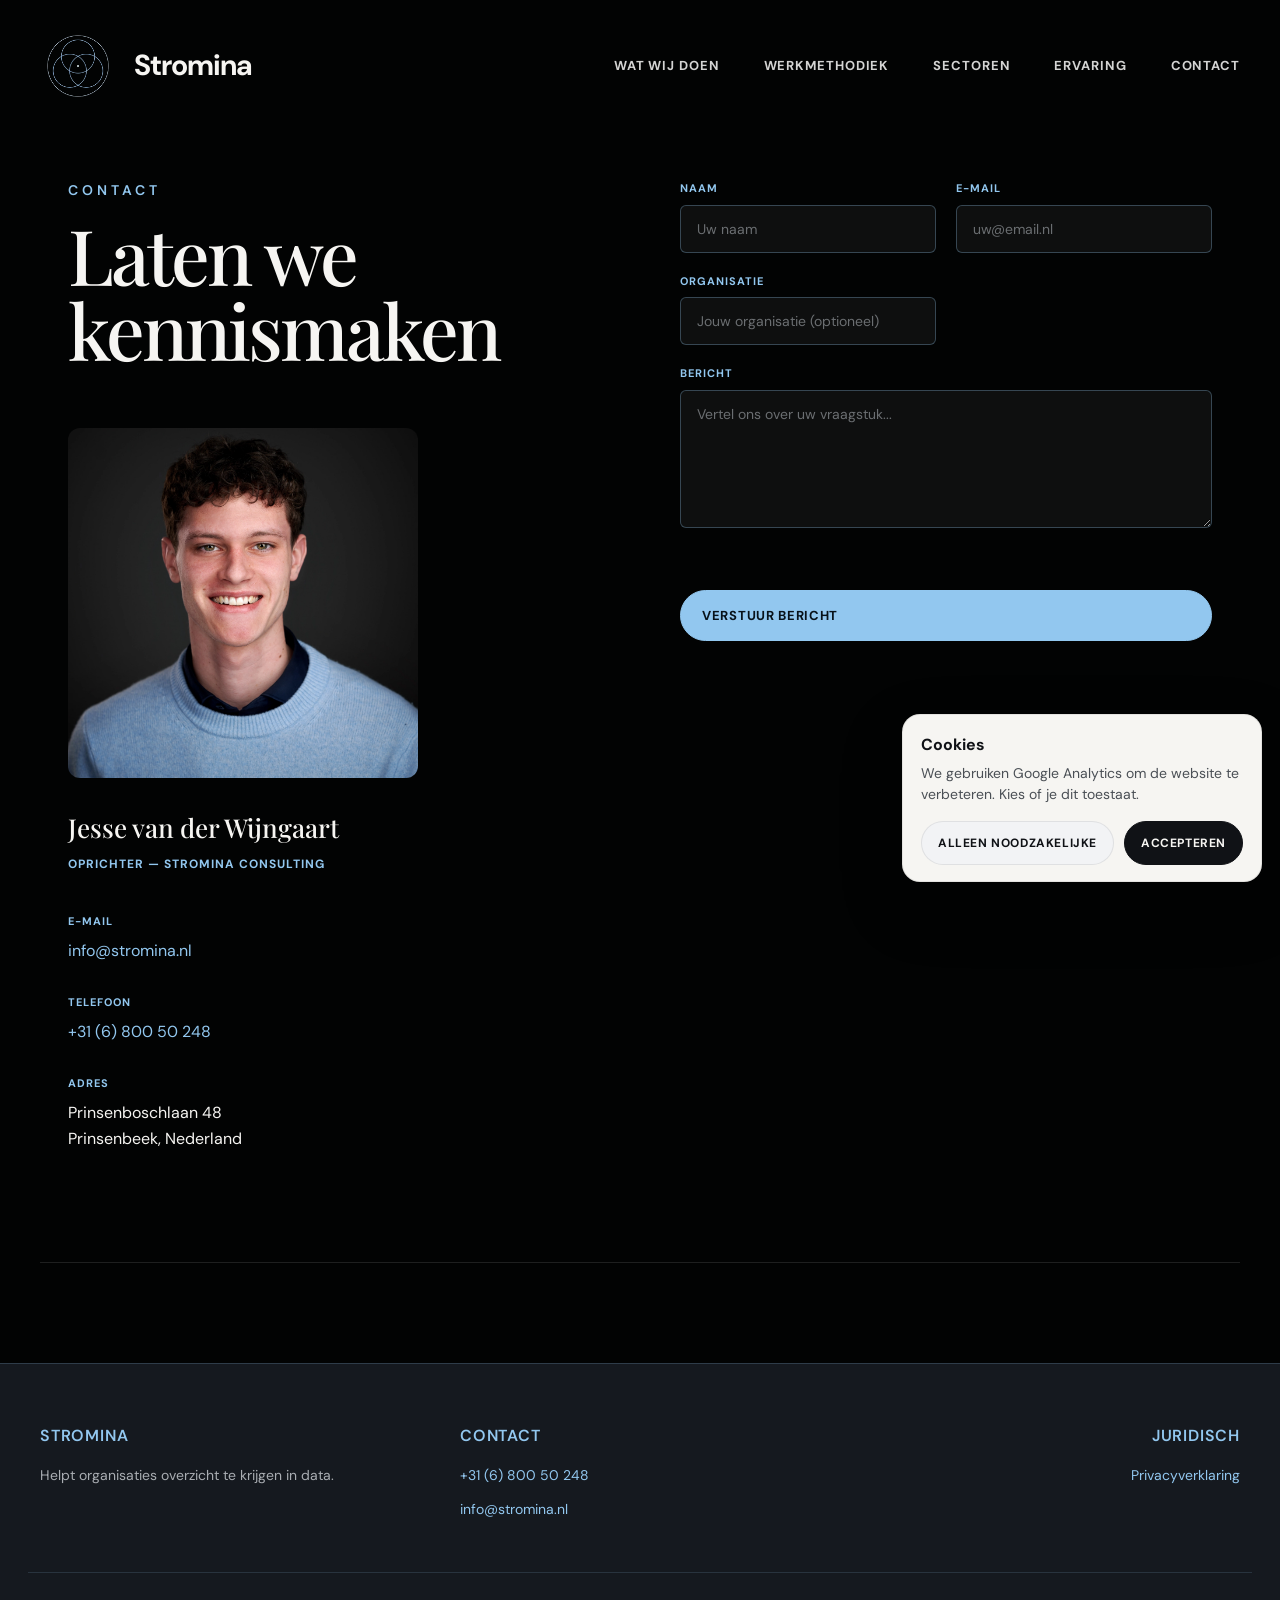
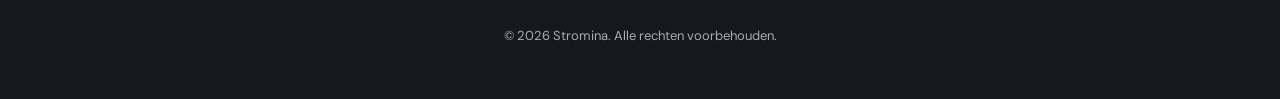
==== commit 3d8749bb: "Revert "hero improvement" This reverts commit a774743bad6b6a426ff0a9db6def16222cbecb2f." ====
--- a/contact.html
+++ b/contact.html
@@ -19,7 +19,7 @@
     </a>
     <button class="menu-button" type="button" aria-expanded="false" aria-controls="main-nav" aria-label="Menu openen"><span></span><span></span></button>
     <nav id="main-nav" class="main-nav" aria-label="Hoofdnavigatie">
-      <a href="/wat-wij-doen">Wat wij doen</a>
+      <a href="/#diensten">Wat wij doen</a>
       <a href="/werkmethodiek">Werkmethodiek</a>
       <a href="/sectoren">Sectoren</a>
       <a href="/ervaring">Ervaring</a>
@@ -60,11 +60,11 @@
               <div class="form-row">
                 <div class="form-field">
                   <label for="naam">NAAM</label>
-                  <input type="text" id="naam" name="naam" placeholder="Jouw naam" required>
+                  <input type="text" id="naam" name="naam" placeholder="Uw naam" required>
                 </div>
                 <div class="form-field">
                   <label for="email">E-MAIL</label>
-                  <input type="email" id="email" name="email" placeholder="jouw@email.nl" required>
+                  <input type="email" id="email" name="email" placeholder="uw@email.nl" required>
                 </div>
               </div>
               <div class="form-row">
@@ -76,12 +76,12 @@
               <div class="form-row">
                 <div class="form-field full-width">
                   <label for="bericht">BERICHT</label>
-                  <textarea id="bericht" name="bericht" placeholder="Vertel ons over jouw vraagstuk..." rows="6" required></textarea>
+                  <textarea id="bericht" name="bericht" placeholder="Vertel ons over uw vraagstuk..." rows="6" required></textarea>
                 </div>
               </div>
               <button type="submit" class="button button-blue">Verstuur bericht</button>
               <div id="successMessage" class="success-message" style="display:none;">
-                <p>Bedankt! Je bericht is verstuurd. We nemen snel contact met je op.</p>
+                <p>Bedankt! Uw bericht is verstuurd. We nemen snel contact met u op.</p>
               </div>
               <div id="errorMessage" class="error-message" style="display:none;">
                 <p>Verzenden is niet gelukt. Probeer het opnieuw of mail direct naar <a href="mailto:info@stromina.nl">info@stromina.nl</a>.</p>
--- a/style.css
+++ b/style.css
@@ -5,10 +5,6 @@
 @media(max-width:560px){.hero{min-height:760px}.hero h1{letter-spacing:-2px}.eyebrow{font-size:11px;letter-spacing:2.5px}.service-grid{grid-template-columns:1fr}.service-grid article{min-height:auto}.section h2{font-size:48px;letter-spacing:-2px}.quote-card{padding:28px 22px;border-radius:22px}.button{gap:24px}}
 @media(max-width:560px){.contact{padding:86px 0 92px}.contact-content{max-width:34rem;padding:0 18px;text-align:center;margin:0 auto;display:flex;flex-direction:column;align-items:center}.contact h2{font-size:clamp(30px,8.2vw,40px);line-height:1.02;letter-spacing:-1.5px;max-width:12ch;margin:0 auto}.contact-subtitle{margin:20px 0 28px;font-size:14px;line-height:1.7;max-width:30ch}.contact .button{margin-top:0}.contact-footer{font-size:13px;line-height:1.5}}
 @media(prefers-reduced-motion:reduce){html{scroll-behavior:auto}.reveal{opacity:1;transform:none;transition:none}}
-
-/* Hero compacting overrides */
-.hero{align-items:stretch;text-align:left}.hero-inner{width:min(100% - 64px,1200px);margin:0 auto;display:grid;grid-template-columns:minmax(0,1.15fr) minmax(280px,.8fr);gap:32px;align-items:end}.hero-content{max-width:680px;padding:300px 0 300px}.hero-content .hero-subtitle{margin:14px 0 0;max-width:520px;font-size:clamp(14px,1.35vw,18px);line-height:1.5;color:var(--white)}.hero-content .hero-cta{margin-top:22px}.hero .scroll-cue{left:auto;right:32px;transform:none}.hero h1{font-size:clamp(38px,5vw,72px);letter-spacing:-2px;line-height:.96}.hero-aside{padding:0 0 44px;display:flex;justify-content:flex-end;align-self:end}.hero-card{width:100%;max-width:350px;padding:22px 20px 22px;border-radius:22px;background:linear-gradient(180deg,rgba(21,25,31,.9),rgba(21,25,31,.74));border:1px solid rgba(146,199,239,.22);box-shadow:0 20px 48px rgba(0,0,0,.26);backdrop-filter:blur(10px)}.hero-card--compact{max-width:350px}.hero-card__photo-wrap{margin-bottom:14px}.hero-card__photo{width:100%;max-width:96px;border-radius:16px;aspect-ratio:1/1;object-fit:cover;box-shadow:0 12px 34px rgba(0,0,0,.25)}.hero-card__eyebrow{margin:0 0 10px;color:var(--blue);font-size:12px;font-weight:700;letter-spacing:2.4px;text-transform:uppercase}.hero-card__title{margin:0;color:var(--white);font-family:var(--serif);font-size:clamp(20px,1.7vw,26px);line-height:1.08;font-weight:500;letter-spacing:-1px}.hero-card__text{margin:12px 0 0;color:var(--muted);font-size:14px;line-height:1.6}.hero-card__text--strong{color:var(--white);font-weight:600}.hero-card__cta{margin-top:18px;align-self:flex-start}.hero-card .button{padding:12px 16px}.hero-card .button span{font-size:16px}@media(max-width:900px){.hero{min-height:820px}.hero-inner{width:calc(100% - 36px);grid-template-columns:1fr;gap:22px;align-items:start}.hero-content{max-width:560px;padding-top:148px}.hero-aside{padding:0 0 30px;justify-content:flex-start;align-self:start}.hero-card{max-width:540px}.hero-content .hero-subtitle{font-size:16px}.hero .scroll-cue{display:none}}
-@media(max-width:560px){.hero{min-height:700px}.hero-inner{width:calc(100% - 36px)}.hero-content{padding-top:130px}.hero h1{font-size:clamp(30px,8vw,38px);letter-spacing:-1px}.hero-content .hero-subtitle{font-size:14px;line-height:1.5}.hero-content .hero-cta{width:fit-content}.hero-card{padding:20px 18px 22px;border-radius:20px}.hero-card__photo{max-width:88px;border-radius:14px}.hero-card__title{font-size:clamp(19px,5vw,24px)}.hero-card__text{font-size:13px;line-height:1.55}.hero-card .button{width:fit-content}.hero .scroll-cue{display:none}}
 
 .hero{background-image:linear-gradient(rgba(2,3,3,.12),rgba(2,3,3,.18)),url("Photo's/mark-mc-neill-Fk_rxbUaujs-unsplash.webp")}
 .testimonial{background:var(--black)}
